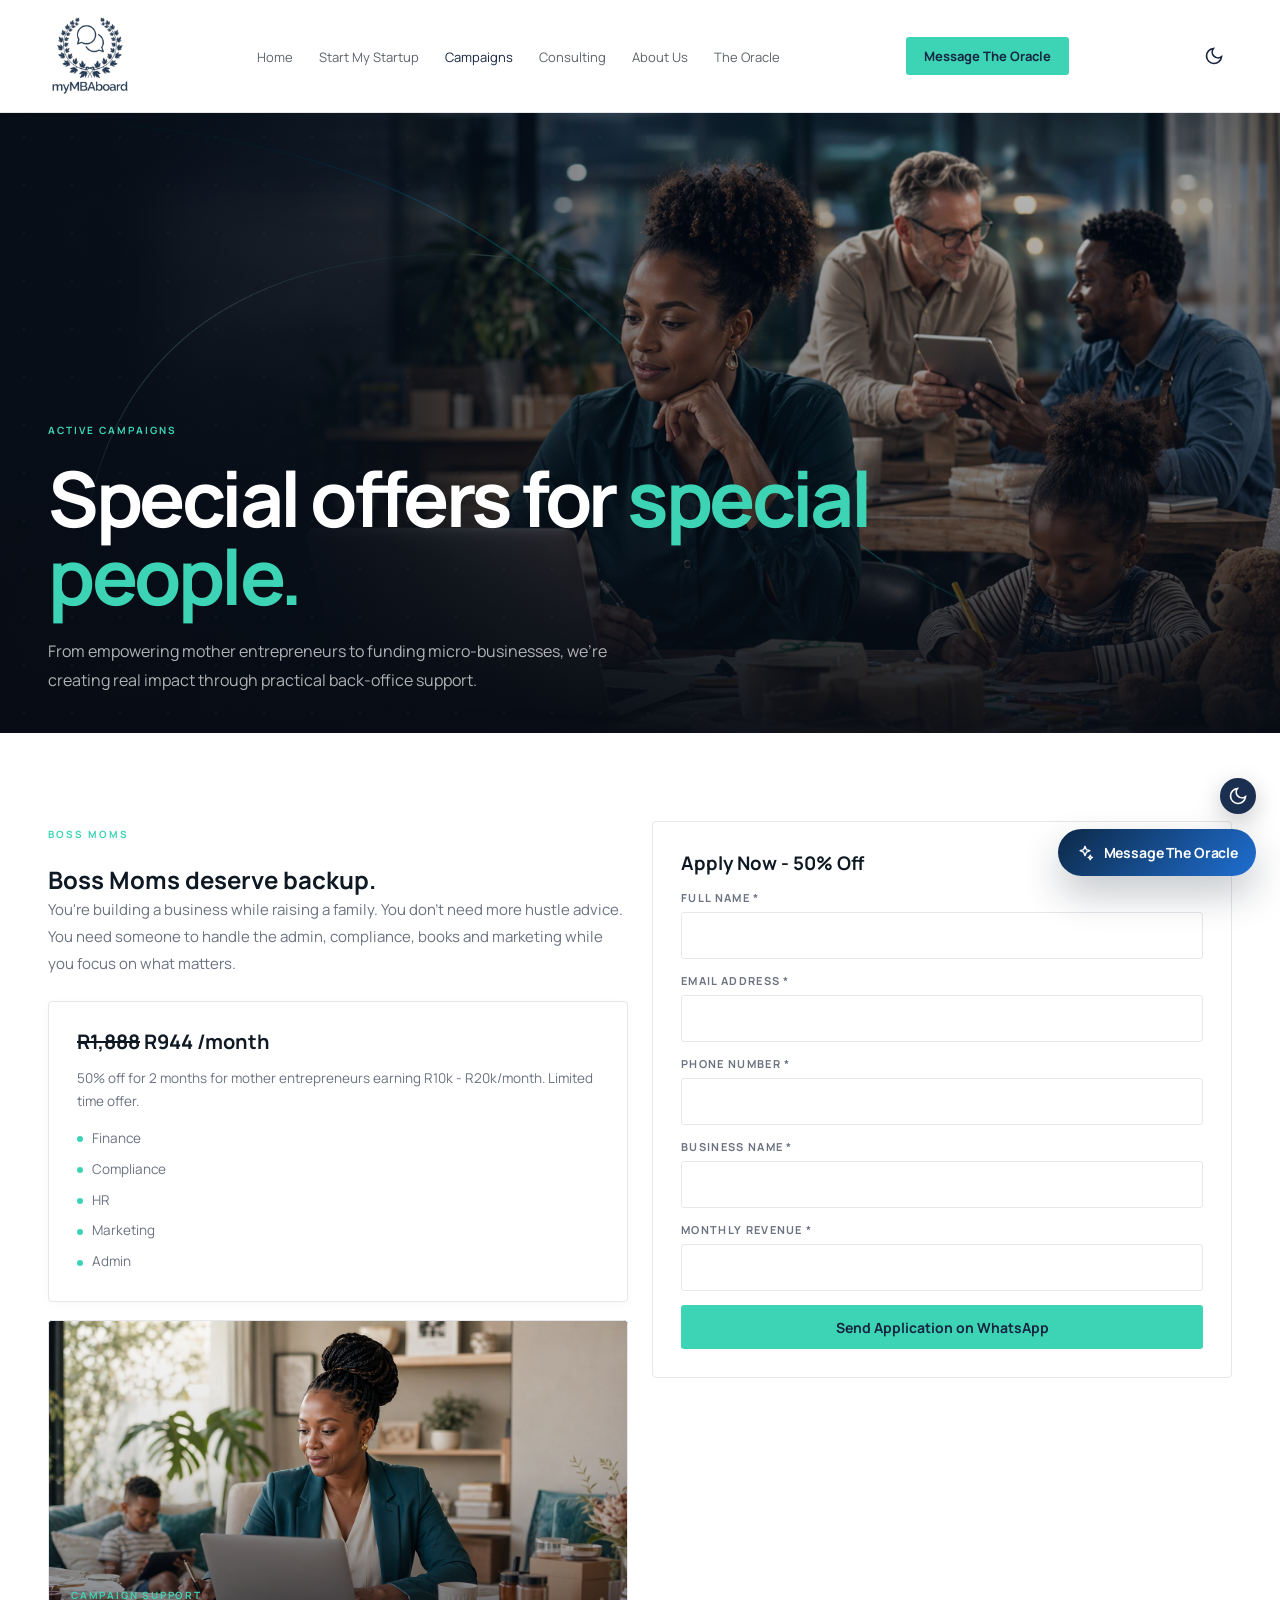
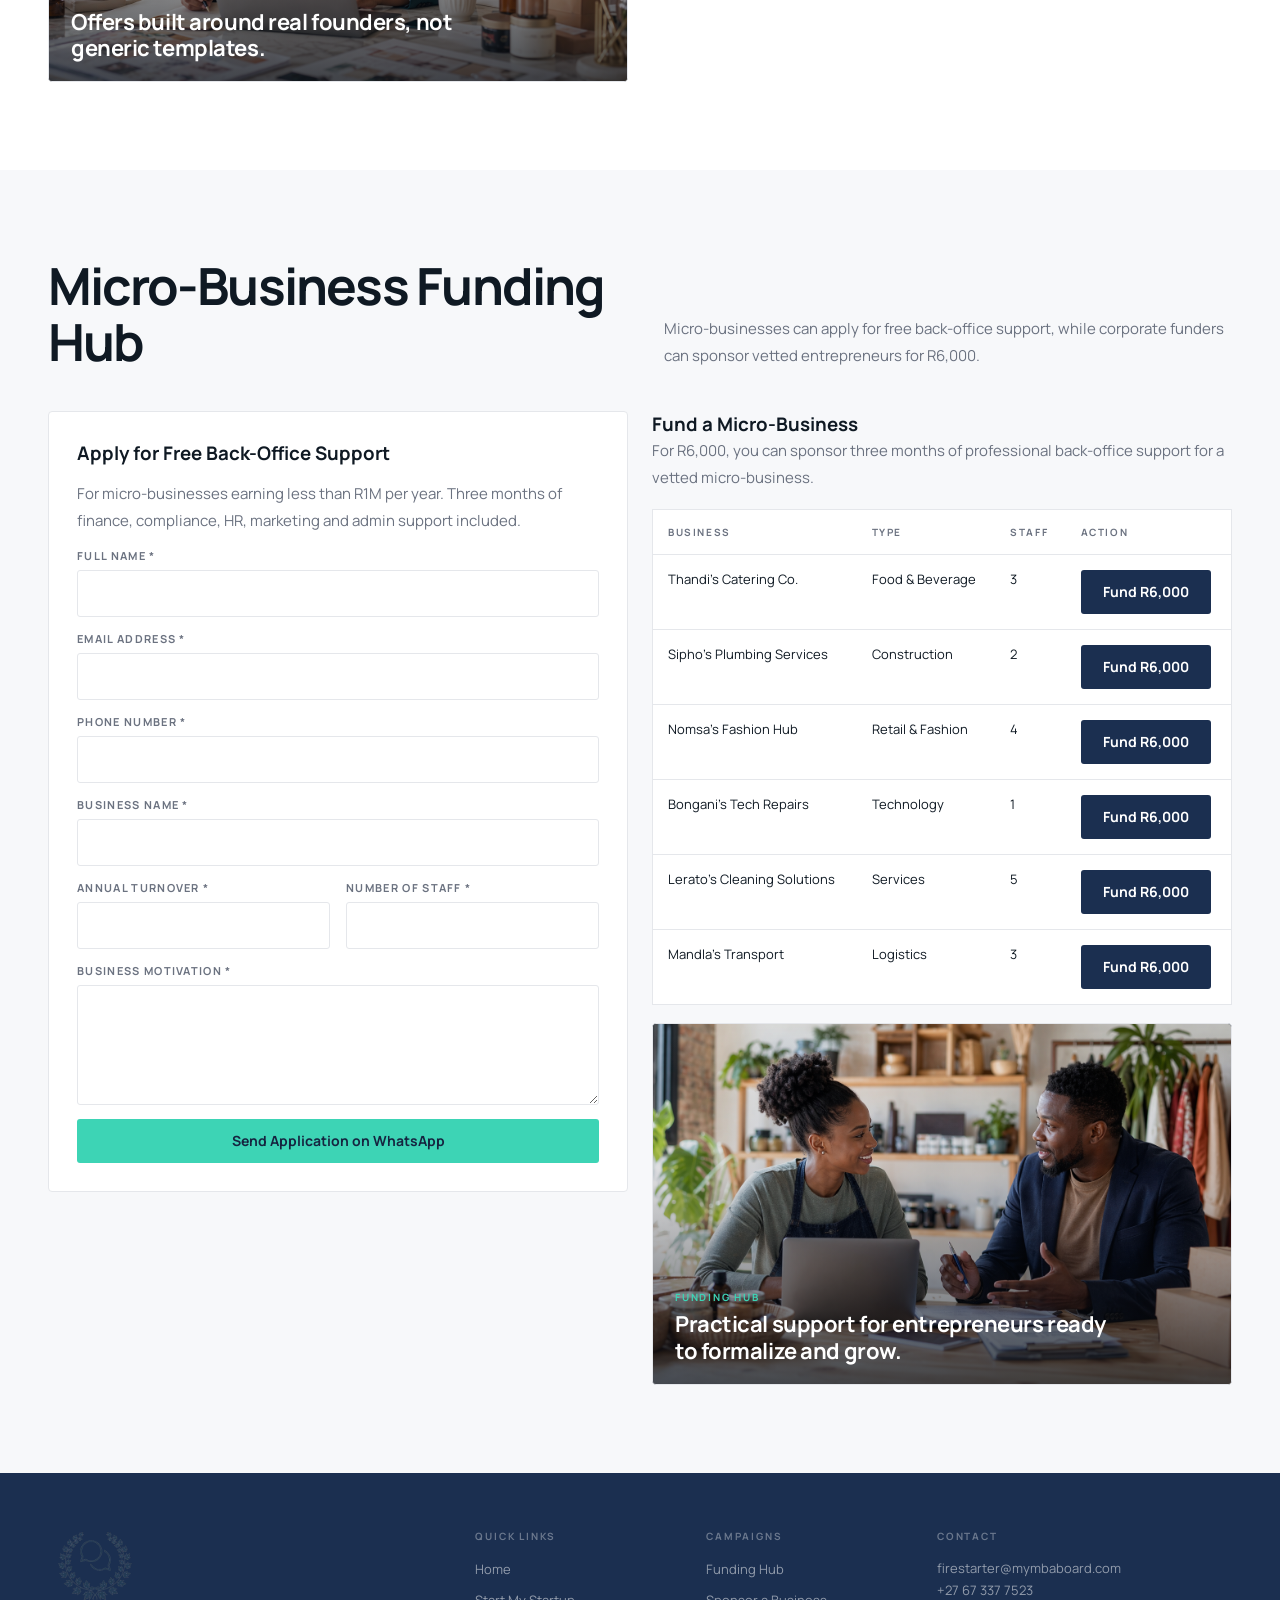
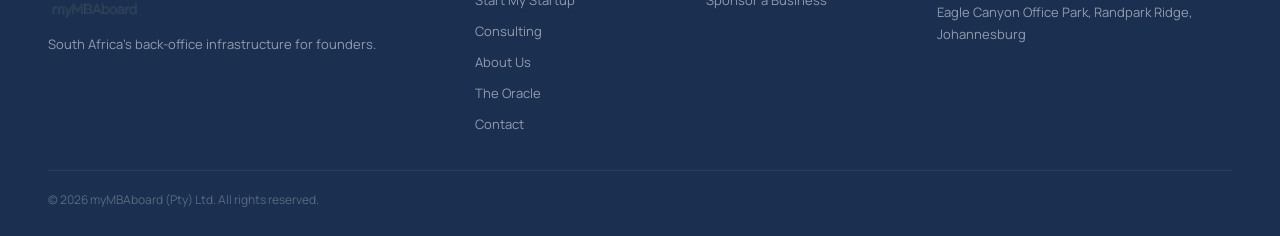
==== campaigns.html @ 65209f22 "Initial commit for myMBAboard v3" ====
<!DOCTYPE html>
<html lang="en">
<head>
<meta charset="UTF-8">
<meta name="viewport" content="width=device-width, initial-scale=1.0">
<meta name="description" content="Active campaigns from myMBAboard: Boss Moms 50% off back-office support, and the Micro-Business Funding Hub where corporates can sponsor R6,000 for a vetted entrepreneur.">
<title>Campaigns | myMBAboard</title>
<link rel="preconnect" href="https://fonts.googleapis.com">
<link href="https://fonts.googleapis.com/css2?family=Manrope:wght@300;400;500;600;700;800&display=swap" rel="stylesheet">
<link rel="stylesheet" href="site-pages.css">
</head>
<body>
<nav class="nav">
  <a href="mymbaboard-v2-animated.html" class="brand"><img class="brand-logo logo-light" src="assets/logos/logo-light.png" alt="myMBAboard official logo"><img class="brand-logo logo-dark" src="assets/logos/logo-dark.png" alt="myMBAboard official logo"></a>
  <ul class="nav-links">
    <li><a href="mymbaboard-v2-animated.html">Home</a></li><li><a href="start-my-startup.html">Start My Startup</a></li><li><a href="campaigns.html" class="active">Campaigns</a></li><li><a href="consulting.html">Consulting</a></li><li><a href="about.html">About Us</a></li><li><a href="oracle.html">The Oracle</a></li>
  </ul>
  <a href="oracle.html" class="nav-cta">Message The Oracle</a>
  <button type="button" class="theme-toggle" data-theme-toggle aria-label="Switch to dark mode">Dark</button>
</nav>

<header class="hero media-hero">
  <img class="hero-media" src="./assets/hero/generated/campaigns-hero-balanced.png" alt="Balanced campaign poster with white and Black entrepreneurs, mentors, and family support">
  <div class="hero-inner">
    <span class="badge">Active Campaigns</span>
    <h1>Special offers for <span>special people.</span></h1>
    <p>From empowering mother entrepreneurs to funding micro-businesses, we're creating real impact through practical back-office support.</p>
  </div>
</header>

<main>
  <section class="section">
    <div class="split">
      <div>
        <span class="badge">Boss Moms</span>
        <h2>Boss Moms deserve backup.</h2>
        <p class="muted">You're building a business while raising a family. You don't need more hustle advice. You need someone to handle the admin, compliance, books and marketing while you focus on what matters.</p>
        <div class="card" style="margin-top:24px;">
          <h3><s>R1,888</s> R944 /month</h3>
          <p>50% off for 2 months for mother entrepreneurs earning R10k - R20k/month. Limited time offer.</p>
          <ul><li>Finance</li><li>Compliance</li><li>HR</li><li>Marketing</li><li>Admin</li></ul>
        </div>
        <div class="visual-panel" style="margin-top:18px;">
          <img src="./assets/sections/campaigns-boss-moms-generated.png" alt="Mother entrepreneur balancing business planning and family life">
          <div class="media-caption"><strong>Campaign Support</strong><span>Offers built around real founders, not generic templates.</span></div>
        </div>
      </div>
      <form class="form" data-success data-whatsapp-form data-whatsapp-intent="Boss Moms campaign application">
        <h3>Apply Now - 50% Off</h3>
        <div class="field"><label>Full Name *</label><input required></div>
        <div class="field"><label>Email Address *</label><input type="email" required></div>
        <div class="field"><label>Phone Number *</label><input required></div>
        <div class="field"><label>Business Name *</label><input required></div>
        <div class="field"><label>Monthly Revenue *</label><input required></div>
        <input type="hidden" value="Boss Mom">
        <button class="btn primary" type="submit">Send Application on WhatsApp</button>
        <p class="success"></p>
      </form>
    </div>
  </section>

  <section class="section off" id="funding-hub">
    <div class="section-head">
      <h2>Micro-Business Funding Hub</h2>
      <p>Micro-businesses can apply for free back-office support, while corporate funders can sponsor vetted entrepreneurs for R6,000.</p>
    </div>
    <div class="split">
      <form class="form" data-success data-whatsapp-form data-whatsapp-intent="Micro-Business Funding Hub application">
        <h3>Apply for Free Back-Office Support</h3>
        <p class="muted">For micro-businesses earning less than R1M per year. Three months of finance, compliance, HR, marketing and admin support included.</p>
        <div class="field"><label>Full Name *</label><input required></div>
        <div class="field"><label>Email Address *</label><input type="email" required></div>
        <div class="field"><label>Phone Number *</label><input required></div>
        <div class="field"><label>Business Name *</label><input required></div>
        <div class="grid two"><div class="field"><label>Annual Turnover *</label><input required></div><div class="field"><label>Number of Staff *</label><input type="number" required></div></div>
        <div class="field"><label>Business Motivation *</label><textarea required></textarea></div>
        <button class="btn primary" type="submit">Send Application on WhatsApp</button>
        <p class="success"></p>
      </form>
      <div>
        <h3>Fund a Micro-Business</h3>
        <p class="muted">For R6,000, you can sponsor three months of professional back-office support for a vetted micro-business.</p>
        <table class="table" style="margin-top:18px;">
          <thead><tr><th>Business</th><th>Type</th><th>Staff</th><th>Action</th></tr></thead>
          <tbody>
            <tr><td>Thandi's Catering Co.</td><td>Food &amp; Beverage</td><td>3</td><td><a href="https://wa.me/27673377523?text=I%20want%20to%20fund%20Thandi's%20Catering%20Co." class="btn dark">Fund R6,000</a></td></tr>
            <tr><td>Sipho's Plumbing Services</td><td>Construction</td><td>2</td><td><a href="https://wa.me/27673377523?text=I%20want%20to%20fund%20Sipho's%20Plumbing%20Services" class="btn dark">Fund R6,000</a></td></tr>
            <tr><td>Nomsa's Fashion Hub</td><td>Retail &amp; Fashion</td><td>4</td><td><a href="https://wa.me/27673377523?text=I%20want%20to%20fund%20Nomsa's%20Fashion%20Hub" class="btn dark">Fund R6,000</a></td></tr>
            <tr><td>Bongani's Tech Repairs</td><td>Technology</td><td>1</td><td><a href="https://wa.me/27673377523?text=I%20want%20to%20fund%20Bongani's%20Tech%20Repairs" class="btn dark">Fund R6,000</a></td></tr>
            <tr><td>Lerato's Cleaning Solutions</td><td>Services</td><td>5</td><td><a href="https://wa.me/27673377523?text=I%20want%20to%20fund%20Lerato's%20Cleaning%20Solutions" class="btn dark">Fund R6,000</a></td></tr>
            <tr><td>Mandla's Transport</td><td>Logistics</td><td>3</td><td><a href="https://wa.me/27673377523?text=I%20want%20to%20fund%20Mandla's%20Transport" class="btn dark">Fund R6,000</a></td></tr>
          </tbody>
        </table>
        <div class="visual-panel" style="margin-top:18px;">
          <img src="./assets/sections/campaigns-funding-hub-generated.png" alt="Entrepreneur receiving professional guidance in a community business setting">
          <div class="media-caption"><strong>Funding Hub</strong><span>Practical support for entrepreneurs ready to formalize and grow.</span></div>
        </div>
      </div>
    </div>
  </section>
</main>

<footer><div class="footer-grid"><div><a href="mymbaboard-v2-animated.html" class="brand"><img class="brand-logo logo-light" src="assets/logos/logo-light.png" alt="myMBAboard official logo"><img class="brand-logo logo-dark" src="assets/logos/logo-dark.png" alt="myMBAboard official logo"></a><p>South Africa's back-office infrastructure for founders.</p></div><div><h4>Quick Links</h4><ul><li><a href="mymbaboard-v2-animated.html">Home</a></li><li><a href="start-my-startup.html">Start My Startup</a></li><li><a href="consulting.html">Consulting</a></li><li><a href="about.html">About Us</a></li><li><a href="oracle.html">The Oracle</a></li><li><a href="contact.html">Contact</a></li></ul></div><div><h4>Campaigns</h4><ul><li><a href="#funding-hub">Funding Hub</a></li><li><a href="https://wa.me/27673377523">Sponsor a Business</a></li></ul></div><div><h4>Contact</h4><p>firestarter@mymbaboard.com<br>+27 67 337 7523<br>Eagle Canyon Office Park, Randpark Ridge, Johannesburg</p></div></div><div class="foot-bottom">© 2026 myMBAboard (Pty) Ltd. All rights reserved.</div></footer>
<a href="oracle.html" class="whatsapp-fixed">Message The Oracle</a>
<script src="oracle-widget.js"></script>
<script src="site-pages.js"></script>
</body>
</html>
---- site-pages.css ----
*,*::before,*::after{box-sizing:border-box;margin:0;padding:0;}
:root{
  --navy:#162540;
  --navy-mid:#1B2F50;
  --navy-dark:#0F1929;
  --teal:#3DD4B5;
  --teal-dark:#2BBFA0;
  --white:#FFFFFF;
  --off:#F7F8FA;
  --gray:#6B7280;
  --gray-lt:#9CA3AF;
  --border:#E5E7EB;
  --text:#0F1923;
  --font:'Manrope',sans-serif;
}
html{scroll-behavior:smooth;}
body{font-family:var(--font);background:var(--white);color:var(--text);overflow-x:hidden;}
a{color:inherit;}

/* ── Focus & active states ── */
a:focus-visible,
button:focus-visible,
input:focus-visible,
select:focus-visible,
textarea:focus-visible{
  outline:2px solid var(--teal);
  outline-offset:2px;
}
a:active,button:active{
  transform:scale(.97);
}
.field input:focus,
.field select:focus,
.field textarea:focus{
  border-color:var(--teal);
  box-shadow:0 0 0 3px rgba(61,212,181,.12);
}
body.dark-mode{background:#0B1220;color:#F8FAFC;}
.nav{
  position:sticky;top:0;z-index:50;
  background:rgba(255,255,255,.96);
  backdrop-filter:blur(18px);
  padding:15px 48px;
  display:flex;align-items:center;justify-content:space-between;
  border-bottom:1px solid var(--border);
}
body.dark-mode .nav{background:rgba(15,25,41,.96);border-bottom-color:rgba(255,255,255,.08);}
.brand{display:flex;align-items:center;gap:10px;text-decoration:none;}
.brand-logo{
  width:82px;
  height:auto;
  display:block;
  border-radius:0;
}
.brand-logo.logo-dark{display:none;}
body.dark-mode .brand-logo.logo-light{display:none;}
body.dark-mode .brand-logo.logo-dark{display:block;}
.brand-mark{
  width:38px;height:38px;background:var(--white);border-radius:5px;
  display:flex;align-items:center;justify-content:center;
  color:var(--navy);font-weight:800;font-size:14px;
}
.brand-text{display:flex;flex-direction:column;gap:2px;}
.brand-name{font-size:14px;font-weight:700;color:var(--navy);letter-spacing:.03em;line-height:1;}
.brand-sub{font-size:9px;font-weight:400;color:rgba(22,37,64,.5);letter-spacing:.16em;text-transform:uppercase;line-height:1;}
body.dark-mode .brand-name{color:var(--white);}
body.dark-mode .brand-sub{color:rgba(255,255,255,.42);}
.nav-links{display:flex;gap:26px;list-style:none;align-items:center;}
.nav-links a{color:rgba(15,25,35,.68);text-decoration:none;font-size:13px;transition:color .2s;}
.nav-links a:hover,.nav-links a.active{color:var(--navy);}
body.dark-mode .nav-links a{color:rgba(255,255,255,.72);}
body.dark-mode .nav-links a:hover,body.dark-mode .nav-links a.active{color:var(--white);}
.nav-cta{
  background:var(--teal);color:var(--navy);
  padding:10px 18px;border-radius:3px;
  font-size:13px;font-weight:700;text-decoration:none;
}
.theme-toggle{
  border:none;
  background:transparent;
  color:var(--navy);
  padding:8px;
  cursor:pointer;
  display:flex;
  align-items:center;
  justify-content:center;
  border-radius:50%;
  transition:color .2s;
}
body.dark-mode .theme-toggle{color:var(--white);}
.mobile-menu-toggle{
  display:none;
  min-width:58px;
  height:42px;
  flex-shrink:0;
  border:1px solid var(--border);
  background:transparent;
  color:var(--navy);
  border-radius:4px;
  font-family:var(--font);
  font-size:12px;
  letter-spacing:.04em;
  text-transform:uppercase;
  font-weight:800;
  align-items:center;
  justify-content:center;
  cursor:pointer;
}
body.dark-mode .mobile-menu-toggle{border-color:rgba(255,255,255,.18);color:#fff;}
.mobile-menu-panel{
  position:fixed;
  top:76px;
  left:16px;
  right:16px;
  z-index:70;
  display:grid;
  gap:8px;
  padding:14px;
  background:rgba(255,255,255,.98);
  border:1px solid var(--border);
  box-shadow:0 18px 60px rgba(15,25,41,.16);
  opacity:0;
  pointer-events:none;
  transform:translateY(-10px);
  transition:opacity .24s ease,transform .24s ease;
}
body.dark-mode .mobile-menu-panel{background:rgba(15,25,41,.98);border-color:rgba(255,255,255,.12);}
.mobile-menu-panel a,
.mobile-menu-panel button{
  color:var(--navy);
  text-decoration:none;
  font-size:14px;
  font-weight:700;
  padding:13px 12px;
  border-radius:4px;
  background:rgba(22,37,64,.04);
  border:none;
  width:100%;
  text-align:left;
  cursor:pointer;
}
body.dark-mode .mobile-menu-panel a,
body.dark-mode .mobile-menu-panel button{color:#fff;background:rgba(255,255,255,.05);}
.mobile-menu-panel a:last-of-type{background:var(--teal);color:var(--navy);}
body.mobile-menu-open .mobile-menu-panel{
  opacity:1;
  pointer-events:auto;
  transform:none;
}
.theme-floating{
  position:fixed;
  right:24px;
  bottom:86px;
  z-index:60;
  background:var(--navy-mid);
  color:var(--white);
  border-color:rgba(255,255,255,.18);
  box-shadow:0 8px 24px rgba(0,0,0,.22);
}
body.dark-mode .theme-floating{
  background:var(--teal);
  color:var(--navy);
  border-color:var(--teal);
}
.hero{
  position:relative;
  overflow:hidden;
  isolation:isolate;
  min-height:520px;
  background:
    linear-gradient(145deg,rgba(22,37,64,.95),rgba(15,25,41,.92)),
    radial-gradient(circle at 80% 20%,rgba(61,212,181,.18),transparent 34%);
  color:var(--white);
  display:flex;align-items:flex-end;
  padding:116px 48px 72px;
}
.hero.media-hero{min-height:620px;}
.hero::before{
  content:'';
  position:absolute;
  inset:0;
  z-index:-1;
  background:
    linear-gradient(to top,rgba(7,12,20,.9) 0%,rgba(7,12,20,.46) 45%,rgba(7,12,20,.18) 100%),
    linear-gradient(to right,rgba(7,12,20,.68) 0%,rgba(7,12,20,.22) 48%,transparent 78%);
}
.hero::after{
  content:'';
  position:absolute;
  inset:0;
  z-index:-1;
  background-image:radial-gradient(circle,rgba(61,212,181,.1) 1px,transparent 1px);
  background-size:48px 48px;
  opacity:.55;
  animation:dotDrift 18s linear infinite;
}
.hero-media{
  position:absolute;
  inset:0;
  z-index:-2;
  width:100%;
  height:100%;
  object-fit:cover;
  object-position:center top;
  filter:saturate(.88) contrast(1.04);
}
.hero-inner{max-width:860px;position:relative;z-index:1;}
.badge{
  display:inline-flex;
  color:var(--teal);
  font-size:10px;font-weight:700;
  text-transform:uppercase;letter-spacing:.2em;
  margin-bottom:22px;
}
.hero h1{
  font-size:clamp(42px,6vw,86px);
  line-height:1.02;
  letter-spacing:-.045em;
  max-width:900px;
}
.hero h1 span{color:var(--teal);}
.hero p{
  max-width:620px;
  margin-top:22px;
  color:rgba(255,255,255,.68);
  font-size:16px;
  line-height:1.8;
}
.actions{display:flex;gap:14px;flex-wrap:wrap;margin-top:32px;}
.btn{
  display:inline-flex;align-items:center;justify-content:center;
  min-height:44px;padding:12px 22px;border-radius:3px;
  font-size:14px;font-weight:700;text-decoration:none;border:0;
  font-family:var(--font);cursor:pointer;
}
.btn.primary{background:var(--teal);color:var(--navy);}
.btn.dark{background:var(--navy-mid);color:var(--white);}
.btn.light{background:var(--white);color:var(--navy);}
.btn.outline{border:1px solid var(--border);background:transparent;color:var(--text);}
body.dark-mode .btn.outline{border-color:#243244;color:#F8FAFC;}
.section{padding:88px 48px;}
.section.off{background:var(--off);}
.section.dark{background:var(--navy-mid);color:var(--white);}
body.dark-mode .section{background:#0B1220;color:#F8FAFC;}
body.dark-mode .section.off{background:#111827;}
body.dark-mode .section.dark{background:#1B2F50;}
.section-head{
  display:grid;grid-template-columns:1fr 1fr;
  gap:48px;align-items:end;margin-bottom:42px;
}
.section-head h2{
  font-size:clamp(32px,4vw,56px);
  line-height:1.08;letter-spacing:-.035em;
}
.section-head p,.muted{color:var(--gray);line-height:1.8;font-size:15px;}
body.dark-mode .section-head p,body.dark-mode .muted{color:#CBD5E1;}
.dark .section-head p,.dark .muted{color:rgba(255,255,255,.62);}
.grid{display:grid;gap:16px;}
.grid.two{grid-template-columns:repeat(2,1fr);}
.grid.three{grid-template-columns:repeat(3,1fr);}
.grid.four{grid-template-columns:repeat(4,1fr);}
.card{
  border:1px solid var(--border);
  background:var(--white);
  padding:28px;
  border-radius:4px;
  box-shadow:0 2px 8px rgba(15,25,41,.03);
  transition:transform .35s ease,border-color .35s ease,box-shadow .35s ease;
}
.card:hover{transform:translateY(-4px);border-color:rgba(61,212,181,.45);box-shadow:0 18px 44px rgba(15,25,41,.08);}
body.dark-mode .card{background:#111827;border-color:#243244;}
.dark .card{background:rgba(255,255,255,.05);border-color:rgba(255,255,255,.1);}
.card h3{font-size:20px;line-height:1.24;margin-bottom:12px;}
.card p,.card li{font-size:13.5px;color:var(--gray);line-height:1.7;}
body.dark-mode .card p,body.dark-mode .card li{color:#CBD5E1;}
.dark .card p,.dark .card li{color:rgba(255,255,255,.62);}
.card ul{list-style:none;display:flex;flex-direction:column;gap:8px;margin-top:14px;}
.card li::before{content:'';display:inline-block;width:6px;height:6px;border-radius:50%;background:var(--teal);margin-right:9px;vertical-align:middle;}
.price{font-size:34px;font-weight:800;letter-spacing:-.035em;color:var(--navy-mid);margin:16px 0 4px;}
body.dark-mode .price{color:#F8FAFC;}
.popular{display:inline-flex;background:rgba(61,212,181,.16);color:var(--teal-dark);font-size:10px;font-weight:800;letter-spacing:.15em;text-transform:uppercase;padding:7px 9px;border-radius:3px;margin-bottom:14px;}
.stats{display:grid;grid-template-columns:repeat(4,1fr);border-top:1px solid var(--border);border-bottom:1px solid var(--border);}
.stat{padding:34px 22px;border-right:1px solid var(--border);}
.stat:last-child{border-right:none;}
.stat strong{display:block;font-size:42px;letter-spacing:-.04em;color:var(--navy-mid);}
body.dark-mode .stat strong{color:#F8FAFC;}
.stat span{font-size:12px;color:var(--gray);line-height:1.5;}
.table{width:100%;border-collapse:collapse;background:var(--white);border:1px solid var(--border);}
body.dark-mode .table{background:#111827;border-color:#243244;}
.table th,.table td{padding:15px;border-bottom:1px solid var(--border);text-align:left;font-size:13px;vertical-align:top;}
body.dark-mode .table th,body.dark-mode .table td{border-bottom-color:#243244;}
.table th{font-size:10px;letter-spacing:.16em;text-transform:uppercase;color:var(--gray);}
.form{
  display:grid;gap:14px;
  border:1px solid var(--border);
  background:var(--white);
  padding:28px;border-radius:4px;
}
body.dark-mode .form{background:#111827;border-color:#243244;}
.field{display:grid;gap:7px;}
.field label{font-size:11px;letter-spacing:.12em;text-transform:uppercase;color:var(--gray);font-weight:700;}
.field input,.field select,.field textarea{
  width:100%;border:1px solid var(--border);border-radius:3px;
  padding:13px 12px;font-family:var(--font);font-size:14px;background:var(--white);
}
body.dark-mode .field input,body.dark-mode .field select,body.dark-mode .field textarea{background:#0B1220;border-color:#243244;color:#F8FAFC;}
.field textarea{min-height:120px;resize:vertical;}
.success{display:none;color:var(--teal-dark);font-size:13px;font-weight:700;}
.success.show{display:block;}
.success a{color:var(--navy-mid);text-decoration:underline;text-underline-offset:3px;}
body.dark-mode .success a{color:var(--teal);}
.form-actions{display:flex;gap:12px;flex-wrap:wrap;}
.form-actions .btn{flex:1;min-width:160px;}
.btn:disabled{opacity:.42;cursor:not-allowed;pointer-events:none;}
.split{display:grid;grid-template-columns:1fr 1fr;gap:24px;align-items:start;}
.visual-panel,
.media-card{
  position:relative;
  min-height:360px;
  overflow:hidden;
  background:var(--navy-dark);
  border:1px solid var(--border);
  border-radius:4px;
}
.visual-panel img,
.media-card img{
  background:linear-gradient(110deg,var(--off) 8%,#f0f1f3 18%,var(--off) 33%);
  background-size:200% 100%;
}
body.dark-mode .visual-panel,
body.dark-mode .media-card{border-color:#243244;}
.visual-panel img,
.visual-panel video,
.media-card img,
.media-card video{
  width:100%;
  height:100%;
  min-height:inherit;
  object-fit:cover;
  display:block;
  transform:scale(1.08);
  transition:transform 1.1s cubic-bezier(.22,1,.36,1),filter .6s ease;
}
.visual-panel.is-visible img,
.visual-panel.is-visible video,
.media-card.is-visible img,
.media-card.is-visible video{transform:scale(1);}
.visual-panel::after,
.media-card::after{
  content:'';
  position:absolute;
  inset:0;
  background:linear-gradient(to top,rgba(7,12,20,.72),rgba(7,12,20,.12) 58%,transparent);
  pointer-events:none;
}
.media-caption{
  position:absolute;
  left:22px;
  right:22px;
  bottom:20px;
  z-index:1;
  color:#fff;
}
.media-caption strong{
  display:block;
  font-size:10px;
  letter-spacing:.18em;
  text-transform:uppercase;
  color:var(--teal);
  margin-bottom:7px;
}
.media-caption span{
  display:block;
  max-width:440px;
  font-size:22px;
  line-height:1.2;
  letter-spacing:-.02em;
  font-weight:700;
}
.media-strip{
  display:grid;
  grid-template-columns:1.15fr .85fr;
  gap:16px;
  align-items:stretch;
  margin-bottom:28px;
}
.media-strip .media-card:nth-child(2){min-height:280px;}
.quote{font-size:24px;line-height:1.35;letter-spacing:-.02em;}
.team-card{display:grid;gap:8px;}
.avatar{
  width:56px;height:56px;border-radius:50%;background:var(--navy-mid);
  color:var(--white);display:flex;align-items:center;justify-content:center;
  font-weight:800;margin-bottom:8px;
}
.leadership-list{display:grid;gap:56px;}
.leader-profile{
  display:grid;
  grid-template-columns:minmax(240px, .75fr) minmax(0, 1.25fr);
  gap:0;
  align-items:stretch;
  background:var(--white);
  border:1px solid var(--border);
}
body.dark-mode .leader-profile{background:#111827;border-color:#243244;}
.leader-photo{
  min-height:360px;
  background:var(--off);
  overflow:hidden;
}
body.dark-mode .leader-photo{background:#0B1220;}
.leader-photo img{
  width:100%;
  height:100%;
  object-fit:cover;
  display:block;
}
.leader-copy{
  padding:34px;
  display:flex;
  flex-direction:column;
  justify-content:center;
}
.leader-copy h3{
  font-size:clamp(24px,3vw,40px);
  line-height:1.04;
  letter-spacing:-.035em;
  color:var(--navy-mid);
  margin-bottom:8px;
}
body.dark-mode .leader-copy h3{color:#F8FAFC;}
.leader-role{
  color:var(--gray);
  font-size:15px;
  padding-bottom:12px;
  margin-bottom:18px;
  border-bottom:1px solid rgba(27,47,80,.28);
  width:fit-content;
}
.leader-copy p{
  color:var(--gray);
  font-size:14px;
  line-height:1.78;
  margin-bottom:14px;
}
body.dark-mode .leader-copy p{color:#CBD5E1;}
.timeline{display:grid;gap:0;border-top:1px solid var(--border);}
.timeline-row{display:grid;grid-template-columns:120px 1fr;gap:20px;padding:18px 0;border-bottom:1px solid var(--border);}
.timeline-row strong{color:var(--navy-mid);}
body.dark-mode .timeline-row strong{color:var(--teal);}
.oracle-shell{display:grid;grid-template-columns:320px 1fr;gap:20px;}
.suggestions{display:grid;gap:10px;}
.suggestion{text-align:left;border:1px solid var(--border);background:var(--white);padding:14px;border-radius:3px;font-family:var(--font);cursor:pointer;}
.chat{border:1px solid var(--border);background:var(--white);min-height:460px;display:flex;flex-direction:column;}
body.dark-mode .chat{background:#111827;border-color:#243244;}
.messages{padding:20px;display:grid;gap:14px;flex:1;align-content:start;}
.msg{padding:14px 16px;border-radius:4px;line-height:1.65;font-size:14px;max-width:80%;white-space:pre-wrap;}
.msg.bot{background:var(--off);color:var(--text);}
body.dark-mode .msg.bot{background:#0B1220;color:#F8FAFC;}
.msg.user{background:var(--navy-mid);color:var(--white);justify-self:end;}
.msg.loading{opacity:.72;font-style:italic;}
.chat-status{padding:0 20px 14px;font-size:12px;color:var(--gray);min-height:18px;}
body.dark-mode .chat-status{color:#94A3B8;}
.chat-form{display:flex;border-top:1px solid var(--border);}
.chat-form input{flex:1;border:0;padding:16px;font-family:var(--font);font-size:14px;}
body.dark-mode .chat-form input{background:#0B1220;color:#F8FAFC;}
.chat-form button{border-radius:0;}
.handoff-card{display:grid;gap:10px;padding:18px 20px 20px;border-top:1px solid var(--border);background:linear-gradient(180deg,rgba(27,47,80,.03),rgba(27,47,80,.08));}
body.dark-mode .handoff-card{background:linear-gradient(180deg,rgba(15,23,42,.66),rgba(11,18,32,.92));}
.handoff-card strong{font-size:14px;color:var(--navy-mid);}
body.dark-mode .handoff-card strong{color:var(--white);}
.handoff-card p{font-size:13px;line-height:1.7;color:var(--gray);}
body.dark-mode .handoff-card p{color:#CBD5E1;}
.handoff-card .btn{width:fit-content;}
footer{background:var(--navy-mid);color:var(--white);padding:56px 48px 28px;}
.footer-grid{display:grid;grid-template-columns:2fr 1fr 1fr 1.5fr;gap:34px;margin-bottom:34px;}
footer p,footer a{font-size:13px;color:rgba(255,255,255,.52);line-height:1.7;text-decoration:none;}
footer .brand-logo{width:92px;margin-bottom:12px;}
footer h4{font-size:10px;letter-spacing:.18em;text-transform:uppercase;color:rgba(255,255,255,.35);margin-bottom:14px;}
footer ul{list-style:none;display:grid;gap:8px;}
.foot-bottom{border-top:1px solid rgba(255,255,255,.08);padding-top:20px;font-size:12px;color:rgba(255,255,255,.28);}
.whatsapp-fixed{
  position:fixed;right:24px;bottom:24px;z-index:40;
  background:linear-gradient(135deg,var(--navy-mid),#0F3A5A);color:white;text-decoration:none;
  padding:13px 18px;border-radius:40px;
  font-weight:700;font-size:13px;
  box-shadow:0 10px 28px rgba(15,25,41,.24);
  display:flex;align-items:center;gap:7px;
  transition:transform .25s,box-shadow .25s;
}
.whatsapp-fixed:hover{transform:translateY(-3px);box-shadow:0 16px 36px rgba(27,47,80,.34);}
.page-reveal{
  opacity:0;
  transform:translateY(28px);
  transition:opacity .7s ease,transform .7s cubic-bezier(.22,1,.36,1);
  transition-delay:var(--reveal-delay,0ms);
}
.page-reveal.is-visible{opacity:1;transform:none;}
.hero .page-reveal{
  transform:translateY(34px);
  transition-duration:.9s;
}
@keyframes dotDrift{to{background-position:48px 48px;}}
@media (prefers-reduced-motion:reduce){
  .hero::after{animation:none;}
  .page-reveal,
  .visual-panel img,
  .visual-panel video,
  .media-card img,
  .media-card video{
    opacity:1!important;
    transform:none!important;
    transition:none!important;
  }
}
@media(max-width:1024px){
  .nav{padding:14px 24px;}
  .nav-links{display:none;}
  .section-head,.split,.oracle-shell,.media-strip{grid-template-columns:1fr;}
  .grid.three,.grid.four{grid-template-columns:repeat(2,1fr);}
  .footer-grid{grid-template-columns:1fr 1fr;}
}
@media(max-width:720px){
  .nav{padding:10px 16px;gap:10px;}
  .brand-logo{width:58px;}
  .nav-cta{display:none;}
  .nav > .theme-toggle{margin-left:auto;}
  .mobile-menu-toggle{display:flex;}
  .hero,.section,footer{padding-left:20px;padding-right:20px;}
  .hero{padding-top:80px;padding-bottom:40px;min-height:480px;}
  .hero.media-hero{min-height:520px;}
  .hero h1{font-size:clamp(32px,10vw,44px);letter-spacing:-.035em;}
  .hero p{font-size:14px;line-height:1.7;}
  .actions{gap:10px;}
  .actions .btn{width:100%;min-height:48px;justify-content:center;}
  .section{padding-top:48px;padding-bottom:48px;}
  footer{padding-top:48px;padding-bottom:32px;}
  .section-head{gap:18px;margin-bottom:28px;}
  .section-head h2{font-size:clamp(28px,9vw,40px);}
  .grid.two,.grid.three,.grid.four,.stats{grid-template-columns:1fr;}
  .card{padding:22px;}
  .media-card,.visual-panel{min-height:260px;}
  .media-caption{left:18px;right:18px;bottom:18px;}
  .media-caption span{font-size:17px;}
  .media-strip{grid-template-columns:1fr;}
  .table{display:block;overflow-x:auto;white-space:nowrap;}
  .form{padding:22px;}
  .stat{border-right:none;border-bottom:1px solid var(--border);padding:20px 18px;}
  .footer-grid{grid-template-columns:1fr;}
  .timeline-row{grid-template-columns:1fr;}
  .msg{max-width:100%;}
  .leader-profile{grid-template-columns:1fr;}
  .leader-photo{min-height:280px;}
  .leader-copy{padding:24px 20px;}
  .leader-copy h3{font-size:clamp(22px,7vw,32px);}
  .theme-floating{display:none!important;}
  /* WhatsApp: circle icon on mobile */
  .whatsapp-fixed{right:18px;bottom:18px;padding:14px;border-radius:50%;width:52px;height:52px;justify-content:center;font-size:0;}
  .split{gap:32px;}
  .oracle-shell{gap:24px;}
  .suggestions{gap:8px;}
  .suggestion{padding:12px;font-size:13px;}
  .chat{min-height:380px;}
  .quote{font-size:20px;}
  /* Mobile menu rounded panel */
  .mobile-menu-panel{border-radius:8px;}
}
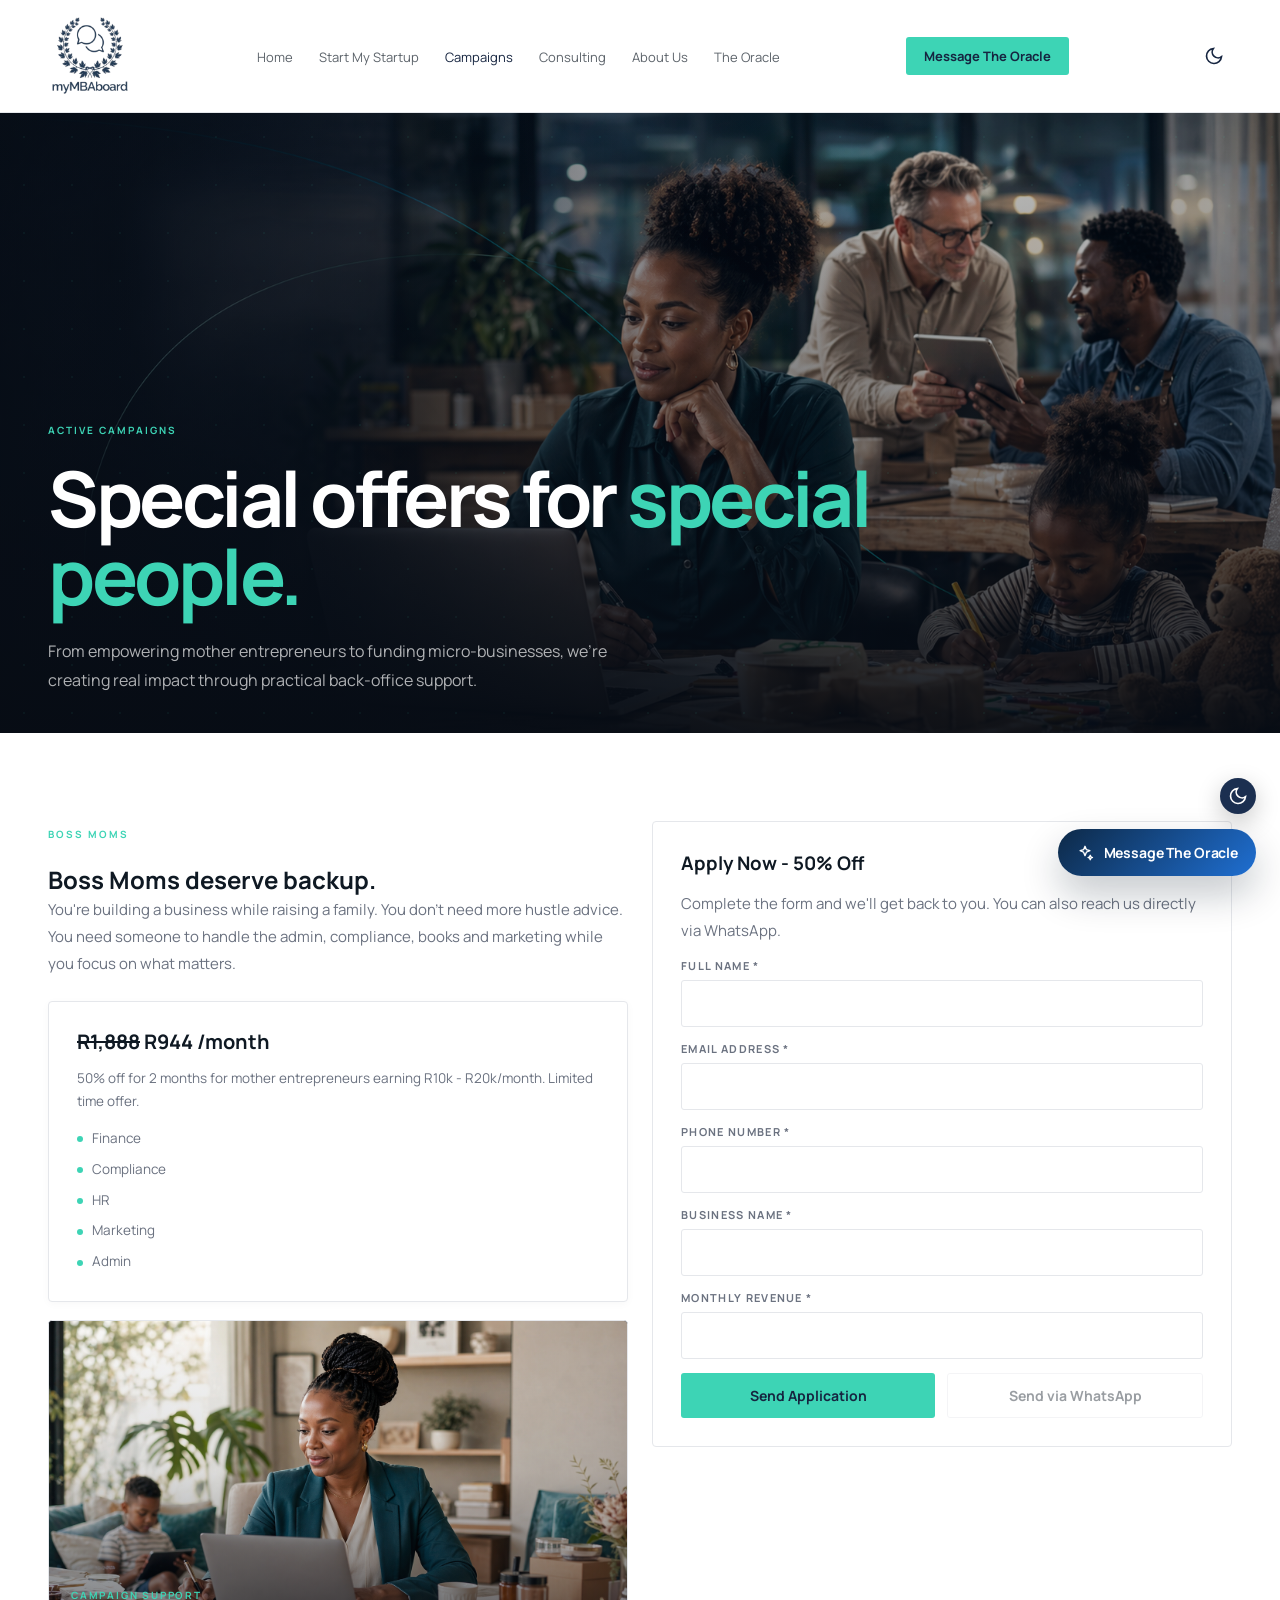
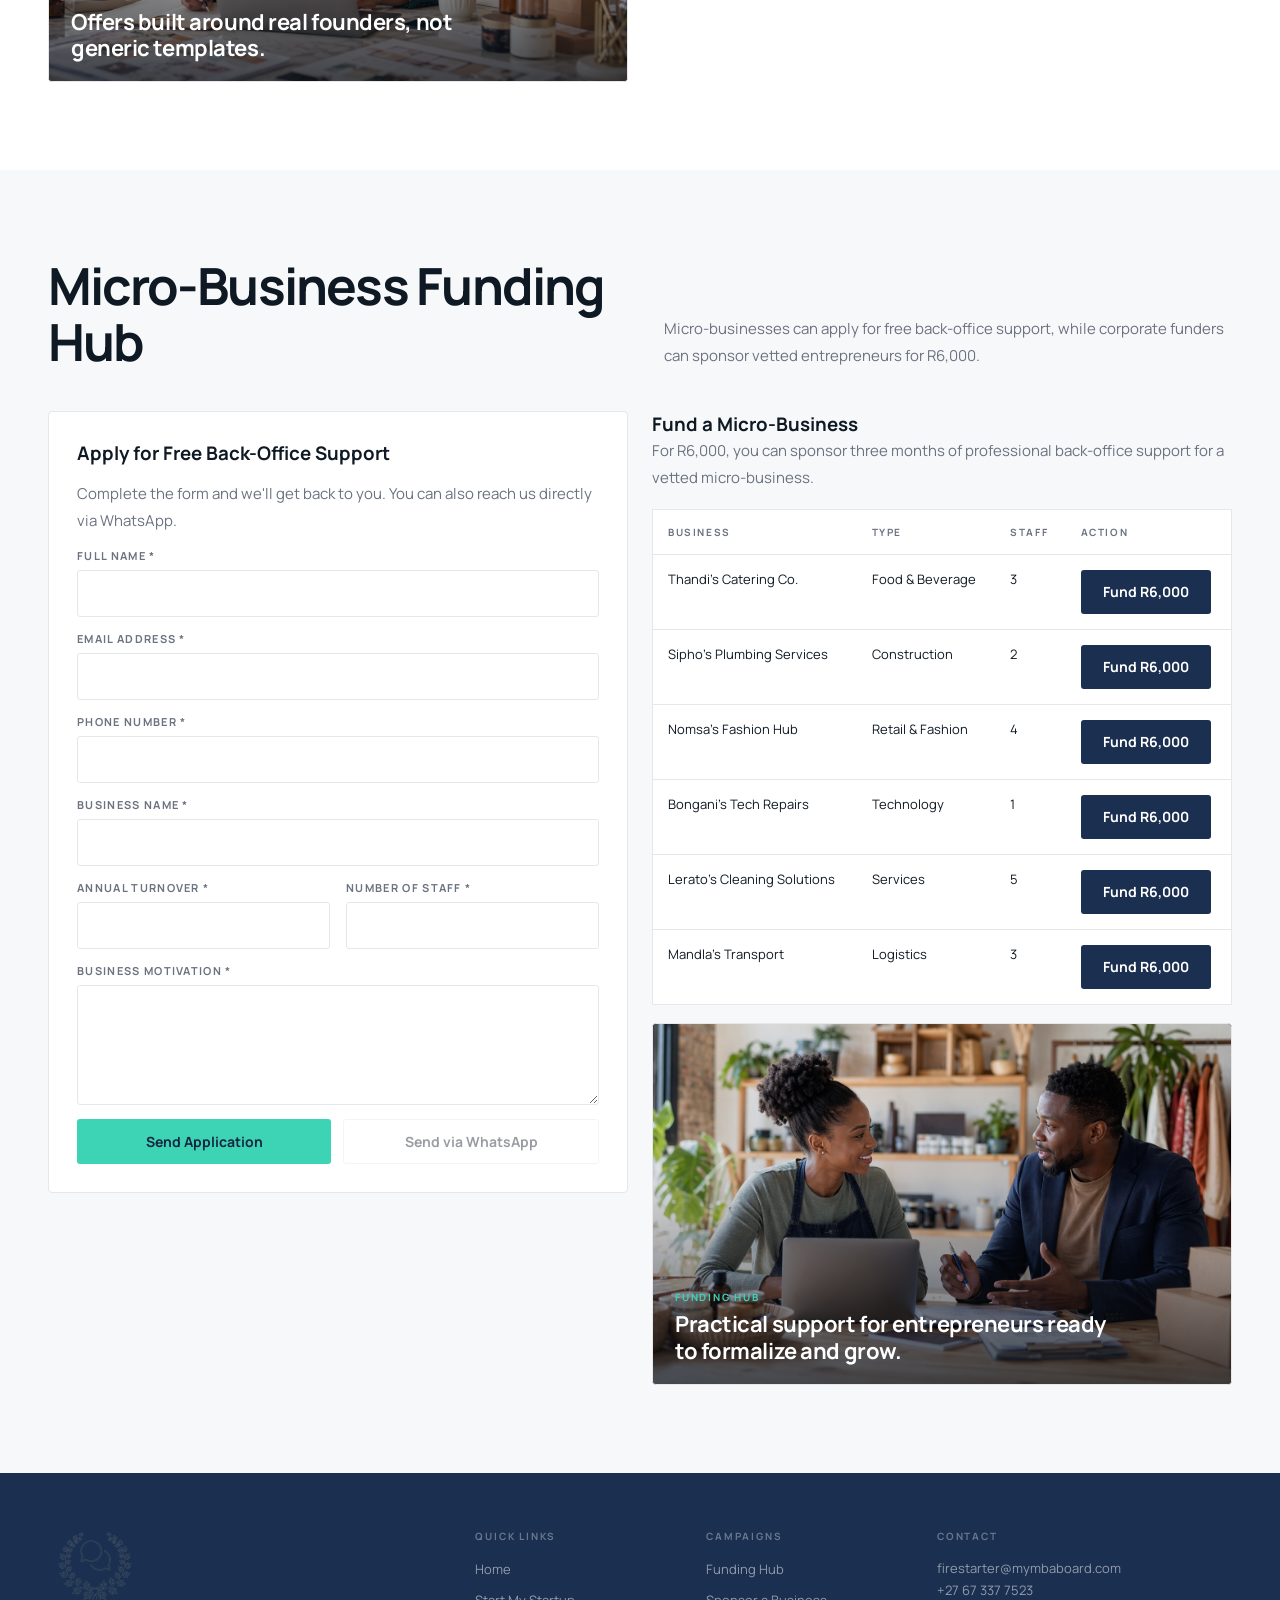
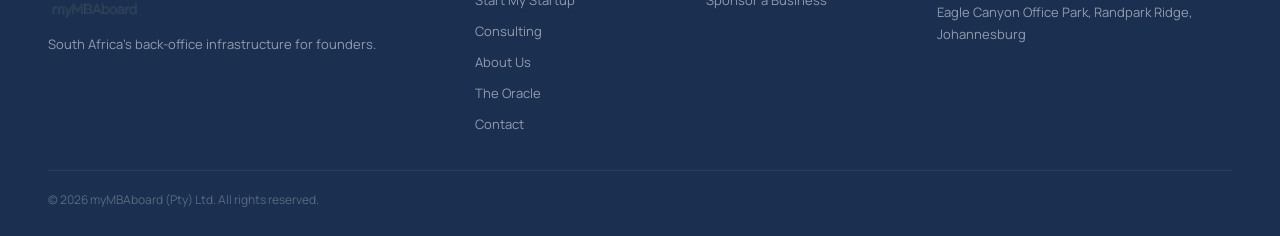
==== commit 8119ff8c: "Standardize all forms with dual-CTA layout (Web + WhatsApp Make.com placeholder)" ====
--- a/campaigns.html
+++ b/campaigns.html
@@ -45,15 +45,19 @@
           <div class="media-caption"><strong>Campaign Support</strong><span>Offers built around real founders, not generic templates.</span></div>
         </div>
       </div>
-      <form class="form" data-success data-whatsapp-form data-whatsapp-intent="Boss Moms campaign application">
+      <form class="form" data-success data-hotkup-track="https://smart.hotkup.com/t/mymbaboard/f6647063b89c" id="boss-moms-form">
         <h3>Apply Now - 50% Off</h3>
-        <div class="field"><label>Full Name *</label><input required></div>
-        <div class="field"><label>Email Address *</label><input type="email" required></div>
-        <div class="field"><label>Phone Number *</label><input required></div>
-        <div class="field"><label>Business Name *</label><input required></div>
-        <div class="field"><label>Monthly Revenue *</label><input required></div>
-        <input type="hidden" value="Boss Mom">
-        <button class="btn primary" type="submit">Send Application on WhatsApp</button>
+        <p class="muted">Complete the form and we'll get back to you. You can also reach us directly via WhatsApp.</p>
+        <div class="field"><label>Full Name *</label><input name="fullName" required></div>
+        <div class="field"><label>Email Address *</label><input type="email" name="email" required></div>
+        <div class="field"><label>Phone Number *</label><input name="phone" required></div>
+        <div class="field"><label>Business Name *</label><input name="businessName" required></div>
+        <div class="field"><label>Monthly Revenue *</label><input name="revenue" required></div>
+        <input type="hidden" name="campaign" value="Boss Mom">
+        <div class="form-actions">
+          <button class="btn primary" type="submit">Send Application</button>
+          <button class="btn outline" type="button" id="whatsapp-send-boss-moms" disabled title="Coming soon — WhatsApp channel via Make.com">Send via WhatsApp</button>
+        </div>
         <p class="success"></p>
       </form>
     </div>
@@ -65,16 +69,19 @@
       <p>Micro-businesses can apply for free back-office support, while corporate funders can sponsor vetted entrepreneurs for R6,000.</p>
     </div>
     <div class="split">
-      <form class="form" data-success data-whatsapp-form data-whatsapp-intent="Micro-Business Funding Hub application">
+      <form class="form" data-success data-hotkup-track="https://smart.hotkup.com/t/mymbaboard/f6647063b89c" id="funding-hub-form">
         <h3>Apply for Free Back-Office Support</h3>
-        <p class="muted">For micro-businesses earning less than R1M per year. Three months of finance, compliance, HR, marketing and admin support included.</p>
-        <div class="field"><label>Full Name *</label><input required></div>
-        <div class="field"><label>Email Address *</label><input type="email" required></div>
-        <div class="field"><label>Phone Number *</label><input required></div>
-        <div class="field"><label>Business Name *</label><input required></div>
-        <div class="grid two"><div class="field"><label>Annual Turnover *</label><input required></div><div class="field"><label>Number of Staff *</label><input type="number" required></div></div>
-        <div class="field"><label>Business Motivation *</label><textarea required></textarea></div>
-        <button class="btn primary" type="submit">Send Application on WhatsApp</button>
+        <p class="muted">Complete the form and we'll get back to you. You can also reach us directly via WhatsApp.</p>
+        <div class="field"><label>Full Name *</label><input name="fullName" required></div>
+        <div class="field"><label>Email Address *</label><input type="email" name="email" required></div>
+        <div class="field"><label>Phone Number *</label><input name="phone" required></div>
+        <div class="field"><label>Business Name *</label><input name="businessName" required></div>
+        <div class="grid two"><div class="field"><label>Annual Turnover *</label><input name="turnover" required></div><div class="field"><label>Number of Staff *</label><input type="number" name="staff" required></div></div>
+        <div class="field"><label>Business Motivation *</label><textarea name="motivation" required></textarea></div>
+        <div class="form-actions">
+          <button class="btn primary" type="submit">Send Application</button>
+          <button class="btn outline" type="button" id="whatsapp-send-funding" disabled title="Coming soon — WhatsApp channel via Make.com">Send via WhatsApp</button>
+        </div>
         <p class="success"></p>
       </form>
       <div>
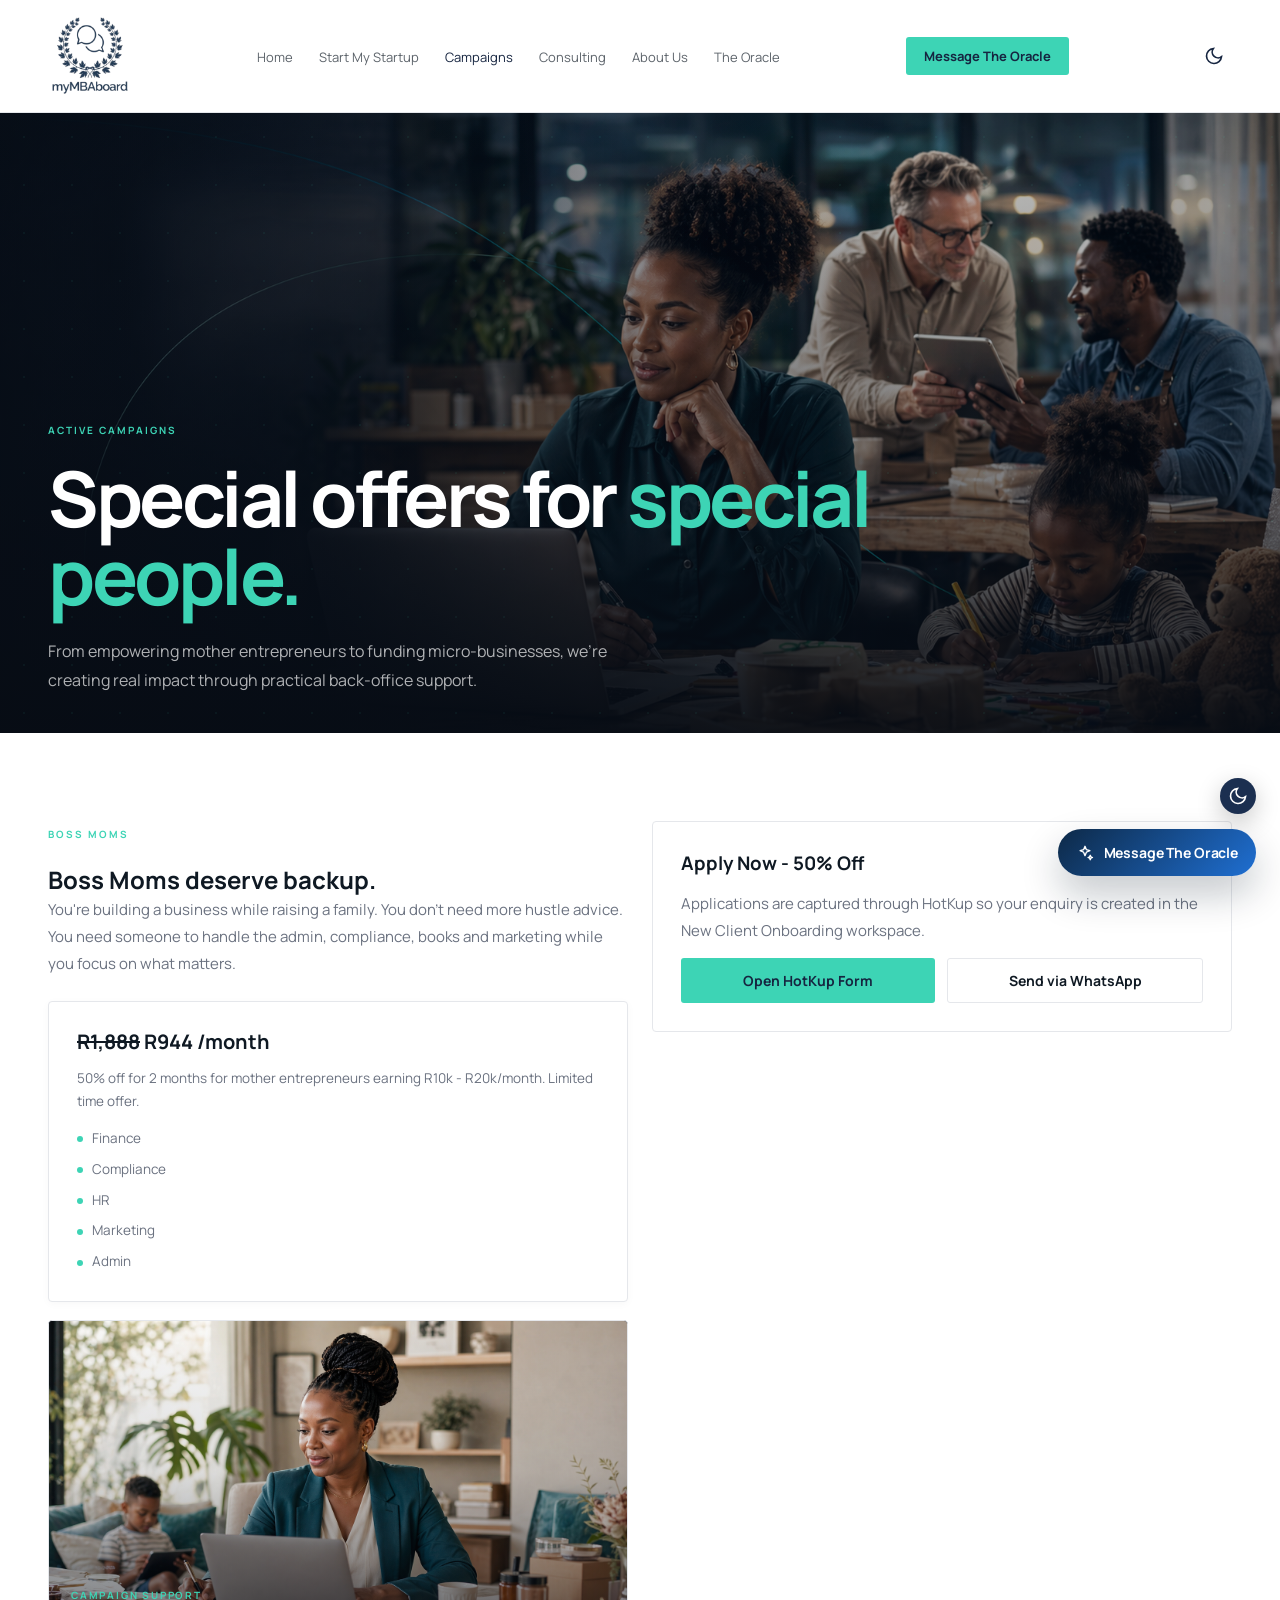
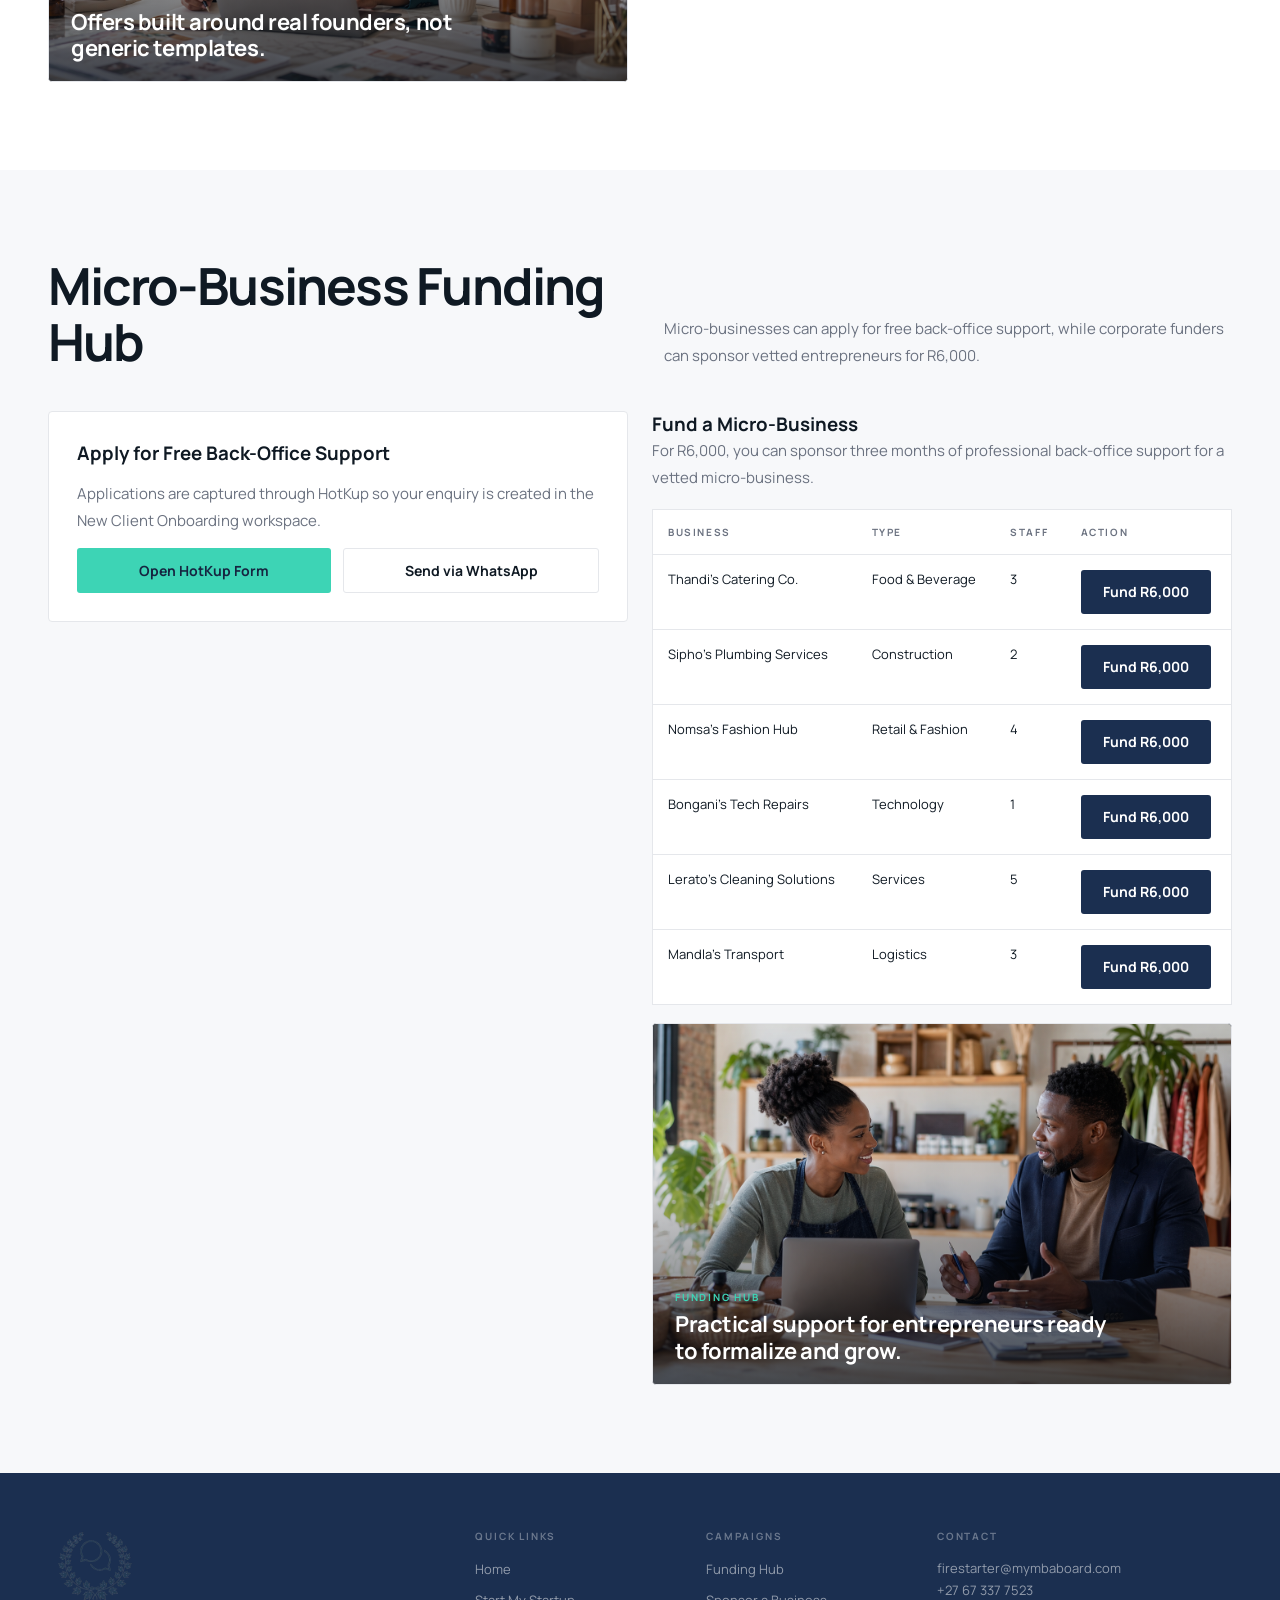
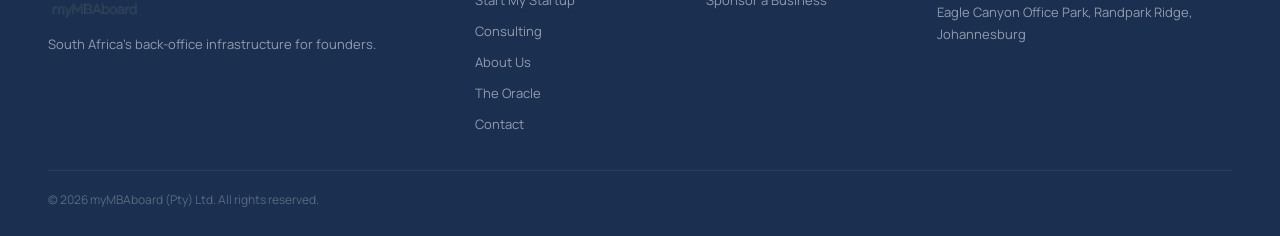
==== commit 91b5fefe: "Route lead forms to HotKup" ====
--- a/campaigns.html
+++ b/campaigns.html
@@ -45,21 +45,14 @@
           <div class="media-caption"><strong>Campaign Support</strong><span>Offers built around real founders, not generic templates.</span></div>
         </div>
       </div>
-      <form class="form" data-success data-hotkup-track="https://smart.hotkup.com/t/mymbaboard/f6647063b89c" id="boss-moms-form">
+      <div class="form external-form-panel" id="boss-moms-form">
         <h3>Apply Now - 50% Off</h3>
-        <p class="muted">Complete the form and we'll get back to you. You can also reach us directly via WhatsApp.</p>
-        <div class="field"><label>Full Name *</label><input name="fullName" required></div>
-        <div class="field"><label>Email Address *</label><input type="email" name="email" required></div>
-        <div class="field"><label>Phone Number *</label><input name="phone" required></div>
-        <div class="field"><label>Business Name *</label><input name="businessName" required></div>
-        <div class="field"><label>Monthly Revenue *</label><input name="revenue" required></div>
-        <input type="hidden" name="campaign" value="Boss Mom">
-        <div class="form-actions">
-          <button class="btn primary" type="submit">Send Application</button>
-          <button class="btn outline" type="button" id="whatsapp-send-boss-moms" disabled title="Coming soon — WhatsApp channel via Make.com">Send via WhatsApp</button>
+        <p class="muted">Applications are captured through HotKup so your enquiry is created in the New Client Onboarding workspace.</p>
+        <div class="external-form-actions">
+          <a class="btn primary" href="https://smart.hotkup.com/t/mymbaboard/faa0acc2bc44" target="_blank" rel="noopener">Open HotKup Form</a>
+          <a class="btn outline" href="https://wa.me/27673377523?text=I%20would%20like%20to%20apply%20for%20the%20Boss%20Moms%20campaign">Send via WhatsApp</a>
         </div>
-        <p class="success"></p>
-      </form>
+      </div>
     </div>
   </section>
 
@@ -69,21 +62,14 @@
       <p>Micro-businesses can apply for free back-office support, while corporate funders can sponsor vetted entrepreneurs for R6,000.</p>
     </div>
     <div class="split">
-      <form class="form" data-success data-hotkup-track="https://smart.hotkup.com/t/mymbaboard/f6647063b89c" id="funding-hub-form">
+      <div class="form external-form-panel" id="funding-hub-form">
         <h3>Apply for Free Back-Office Support</h3>
-        <p class="muted">Complete the form and we'll get back to you. You can also reach us directly via WhatsApp.</p>
-        <div class="field"><label>Full Name *</label><input name="fullName" required></div>
-        <div class="field"><label>Email Address *</label><input type="email" name="email" required></div>
-        <div class="field"><label>Phone Number *</label><input name="phone" required></div>
-        <div class="field"><label>Business Name *</label><input name="businessName" required></div>
-        <div class="grid two"><div class="field"><label>Annual Turnover *</label><input name="turnover" required></div><div class="field"><label>Number of Staff *</label><input type="number" name="staff" required></div></div>
-        <div class="field"><label>Business Motivation *</label><textarea name="motivation" required></textarea></div>
-        <div class="form-actions">
-          <button class="btn primary" type="submit">Send Application</button>
-          <button class="btn outline" type="button" id="whatsapp-send-funding" disabled title="Coming soon — WhatsApp channel via Make.com">Send via WhatsApp</button>
+        <p class="muted">Applications are captured through HotKup so your enquiry is created in the New Client Onboarding workspace.</p>
+        <div class="external-form-actions">
+          <a class="btn primary" href="https://smart.hotkup.com/t/mymbaboard/faa0acc2bc44" target="_blank" rel="noopener">Open HotKup Form</a>
+          <a class="btn outline" href="https://wa.me/27673377523?text=I%20would%20like%20to%20apply%20for%20Micro-Business%20Funding%20Hub%20support">Send via WhatsApp</a>
         </div>
-        <p class="success"></p>
-      </form>
+      </div>
       <div>
         <h3>Fund a Micro-Business</h3>
         <p class="muted">For R6,000, you can sponsor three months of professional back-office support for a vetted micro-business.</p>
--- a/site-pages.css
+++ b/site-pages.css
@@ -311,6 +311,10 @@
 body.dark-mode .success a{color:var(--teal);}
 .form-actions{display:flex;gap:12px;flex-wrap:wrap;}
 .form-actions .btn{flex:1;min-width:160px;}
+.external-form-panel{align-content:start;}
+.external-form-panel h3{margin:0;}
+.external-form-actions{display:flex;gap:12px;flex-wrap:wrap;}
+.external-form-actions .btn{flex:1;min-width:180px;}
 .btn:disabled{opacity:.42;cursor:not-allowed;pointer-events:none;}
 .split{display:grid;grid-template-columns:1fr 1fr;gap:24px;align-items:start;}
 .visual-panel,
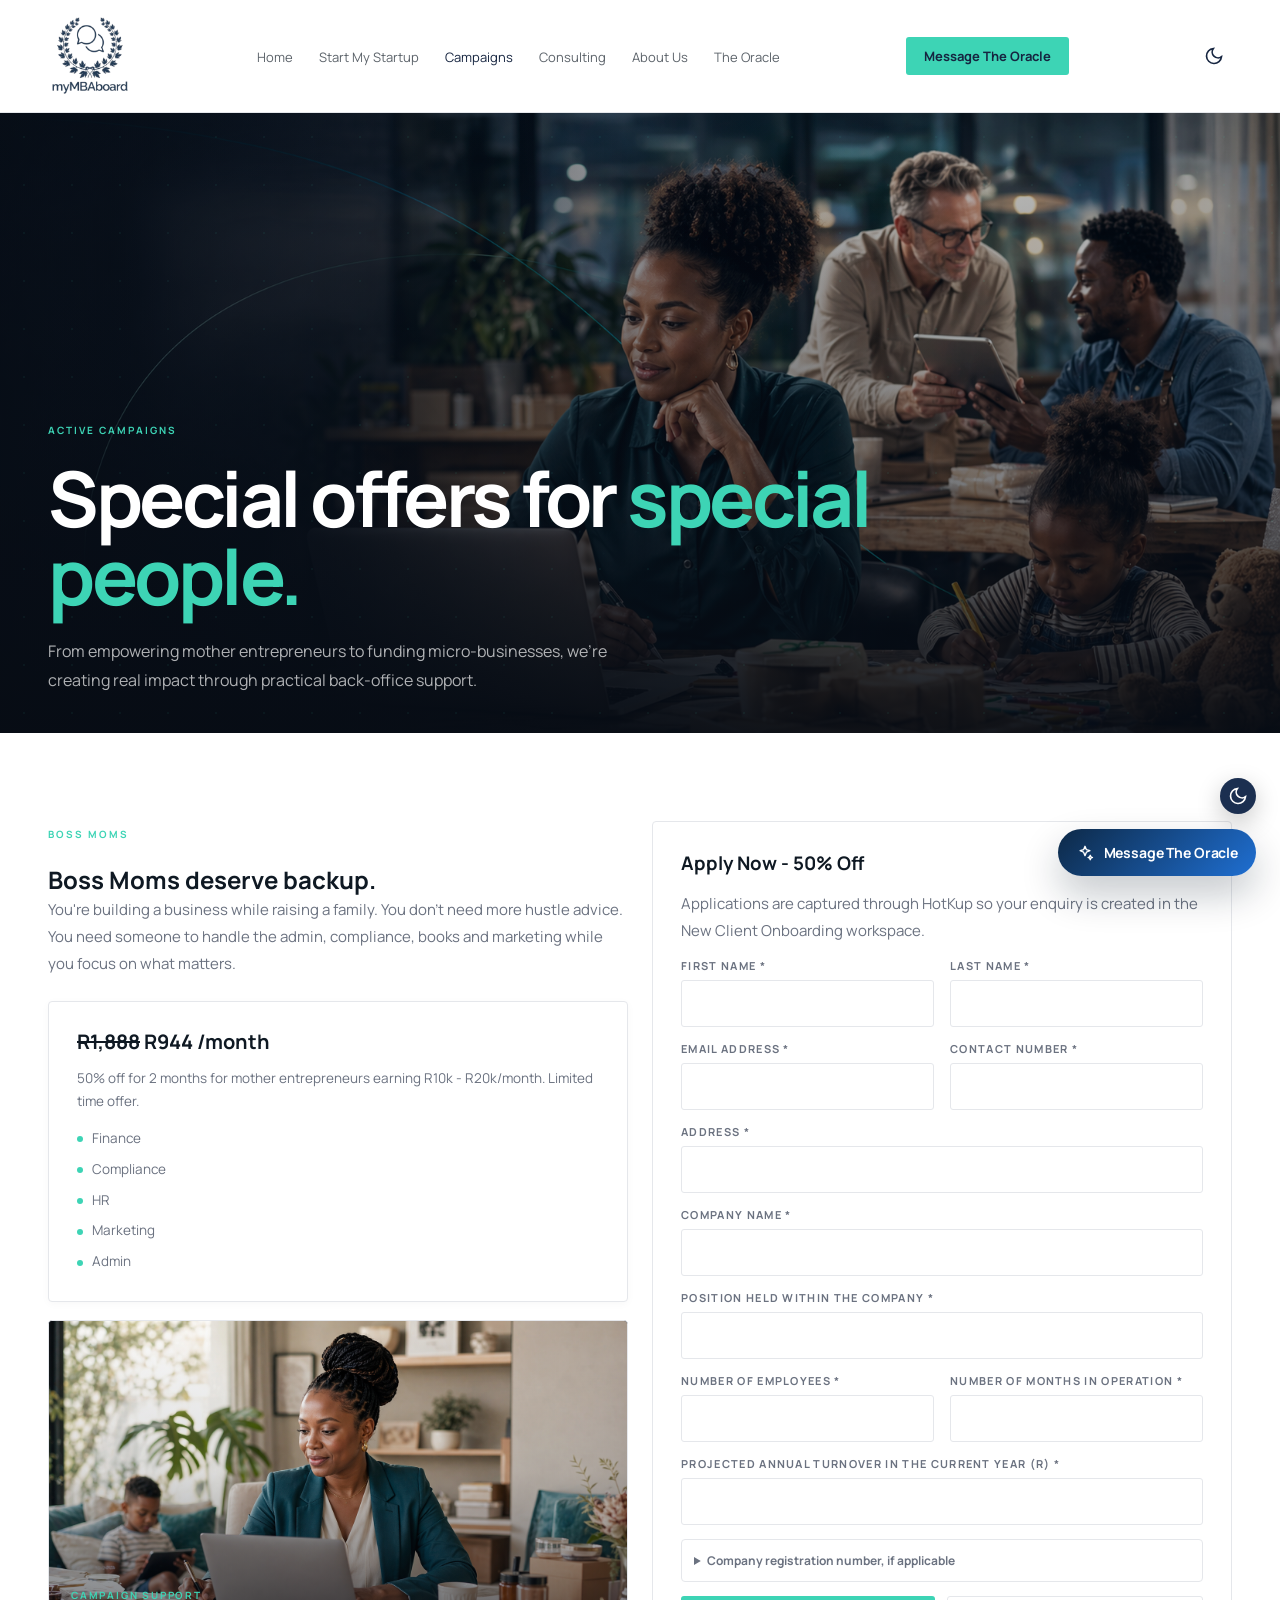
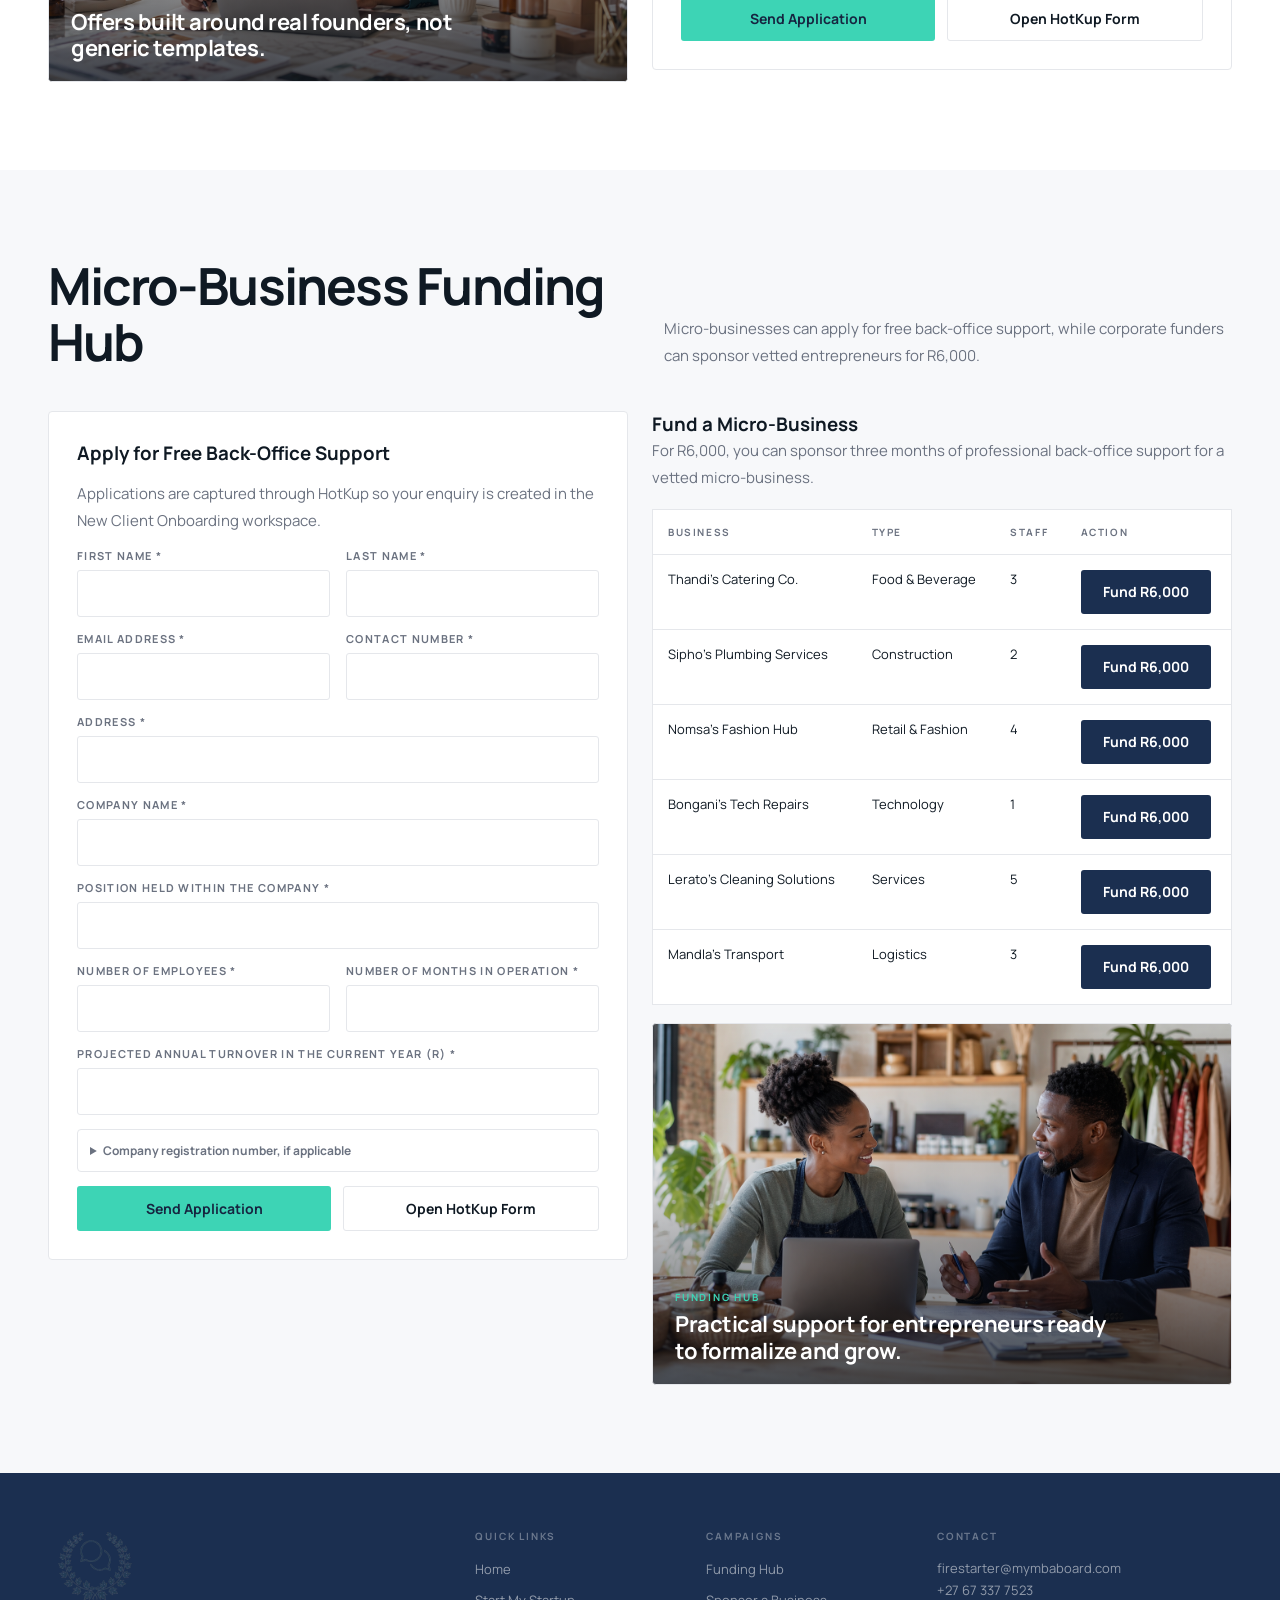
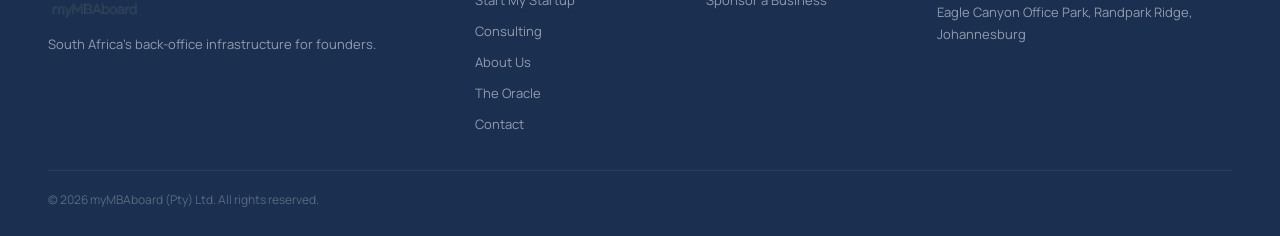
==== commit e90afcf1: "Embed HotKup form submission" ====
--- a/campaigns.html
+++ b/campaigns.html
@@ -45,13 +45,10 @@
           <div class="media-caption"><strong>Campaign Support</strong><span>Offers built around real founders, not generic templates.</span></div>
         </div>
       </div>
-      <div class="form external-form-panel" id="boss-moms-form">
+      <div class="form hotkup-form-panel" data-hotkup-form-panel data-submit-text="Send Application" id="boss-moms-form">
         <h3>Apply Now - 50% Off</h3>
         <p class="muted">Applications are captured through HotKup so your enquiry is created in the New Client Onboarding workspace.</p>
-        <div class="external-form-actions">
-          <a class="btn primary" href="https://smart.hotkup.com/t/mymbaboard/faa0acc2bc44" target="_blank" rel="noopener">Open HotKup Form</a>
-          <a class="btn outline" href="https://wa.me/27673377523?text=I%20would%20like%20to%20apply%20for%20the%20Boss%20Moms%20campaign">Send via WhatsApp</a>
-        </div>
+        <div data-hotkup-form-mount></div>
       </div>
     </div>
   </section>
@@ -62,13 +59,10 @@
       <p>Micro-businesses can apply for free back-office support, while corporate funders can sponsor vetted entrepreneurs for R6,000.</p>
     </div>
     <div class="split">
-      <div class="form external-form-panel" id="funding-hub-form">
+      <div class="form hotkup-form-panel" data-hotkup-form-panel data-submit-text="Send Application" id="funding-hub-form">
         <h3>Apply for Free Back-Office Support</h3>
         <p class="muted">Applications are captured through HotKup so your enquiry is created in the New Client Onboarding workspace.</p>
-        <div class="external-form-actions">
-          <a class="btn primary" href="https://smart.hotkup.com/t/mymbaboard/faa0acc2bc44" target="_blank" rel="noopener">Open HotKup Form</a>
-          <a class="btn outline" href="https://wa.me/27673377523?text=I%20would%20like%20to%20apply%20for%20Micro-Business%20Funding%20Hub%20support">Send via WhatsApp</a>
-        </div>
+        <div data-hotkup-form-mount></div>
       </div>
       <div>
         <h3>Fund a Micro-Business</h3>
--- a/site-pages.css
+++ b/site-pages.css
@@ -311,10 +311,24 @@
 body.dark-mode .success a{color:var(--teal);}
 .form-actions{display:flex;gap:12px;flex-wrap:wrap;}
 .form-actions .btn{flex:1;min-width:160px;}
-.external-form-panel{align-content:start;}
-.external-form-panel h3{margin:0;}
-.external-form-actions{display:flex;gap:12px;flex-wrap:wrap;}
-.external-form-actions .btn{flex:1;min-width:180px;}
+.hotkup-form-panel{align-content:start;}
+.hotkup-form-panel h3{margin:0;}
+.hotkup-embedded-form{display:grid;gap:14px;}
+.optional-fields{
+  border:1px solid var(--border);
+  border-radius:4px;
+  padding:12px;
+}
+body.dark-mode .optional-fields{border-color:#243244;}
+.optional-fields summary{
+  cursor:pointer;
+  color:var(--gray);
+  font-size:12px;
+  font-weight:700;
+}
+.optional-fields .field{margin-top:12px;}
+.success.error{color:#B42318;}
+body.dark-mode .success.error{color:#FDA29B;}
 .btn:disabled{opacity:.42;cursor:not-allowed;pointer-events:none;}
 .split{display:grid;grid-template-columns:1fr 1fr;gap:24px;align-items:start;}
 .visual-panel,
